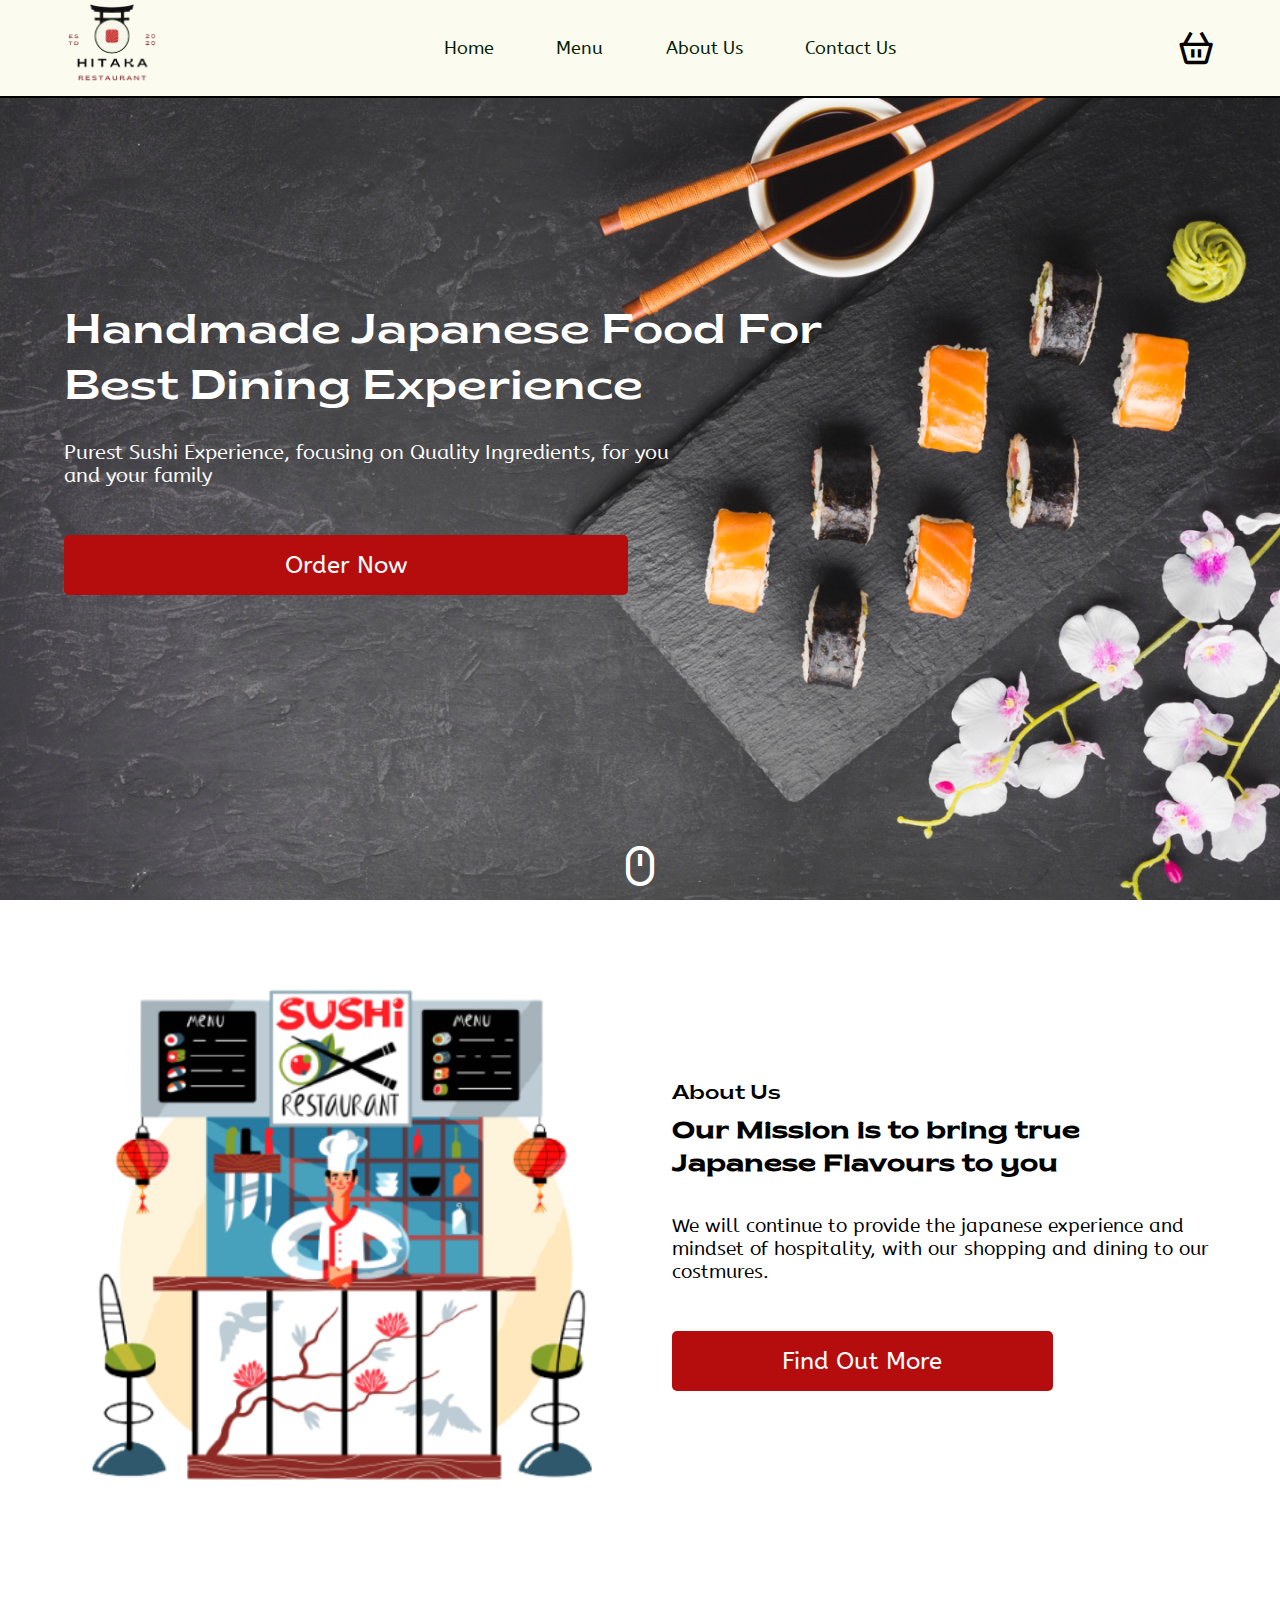
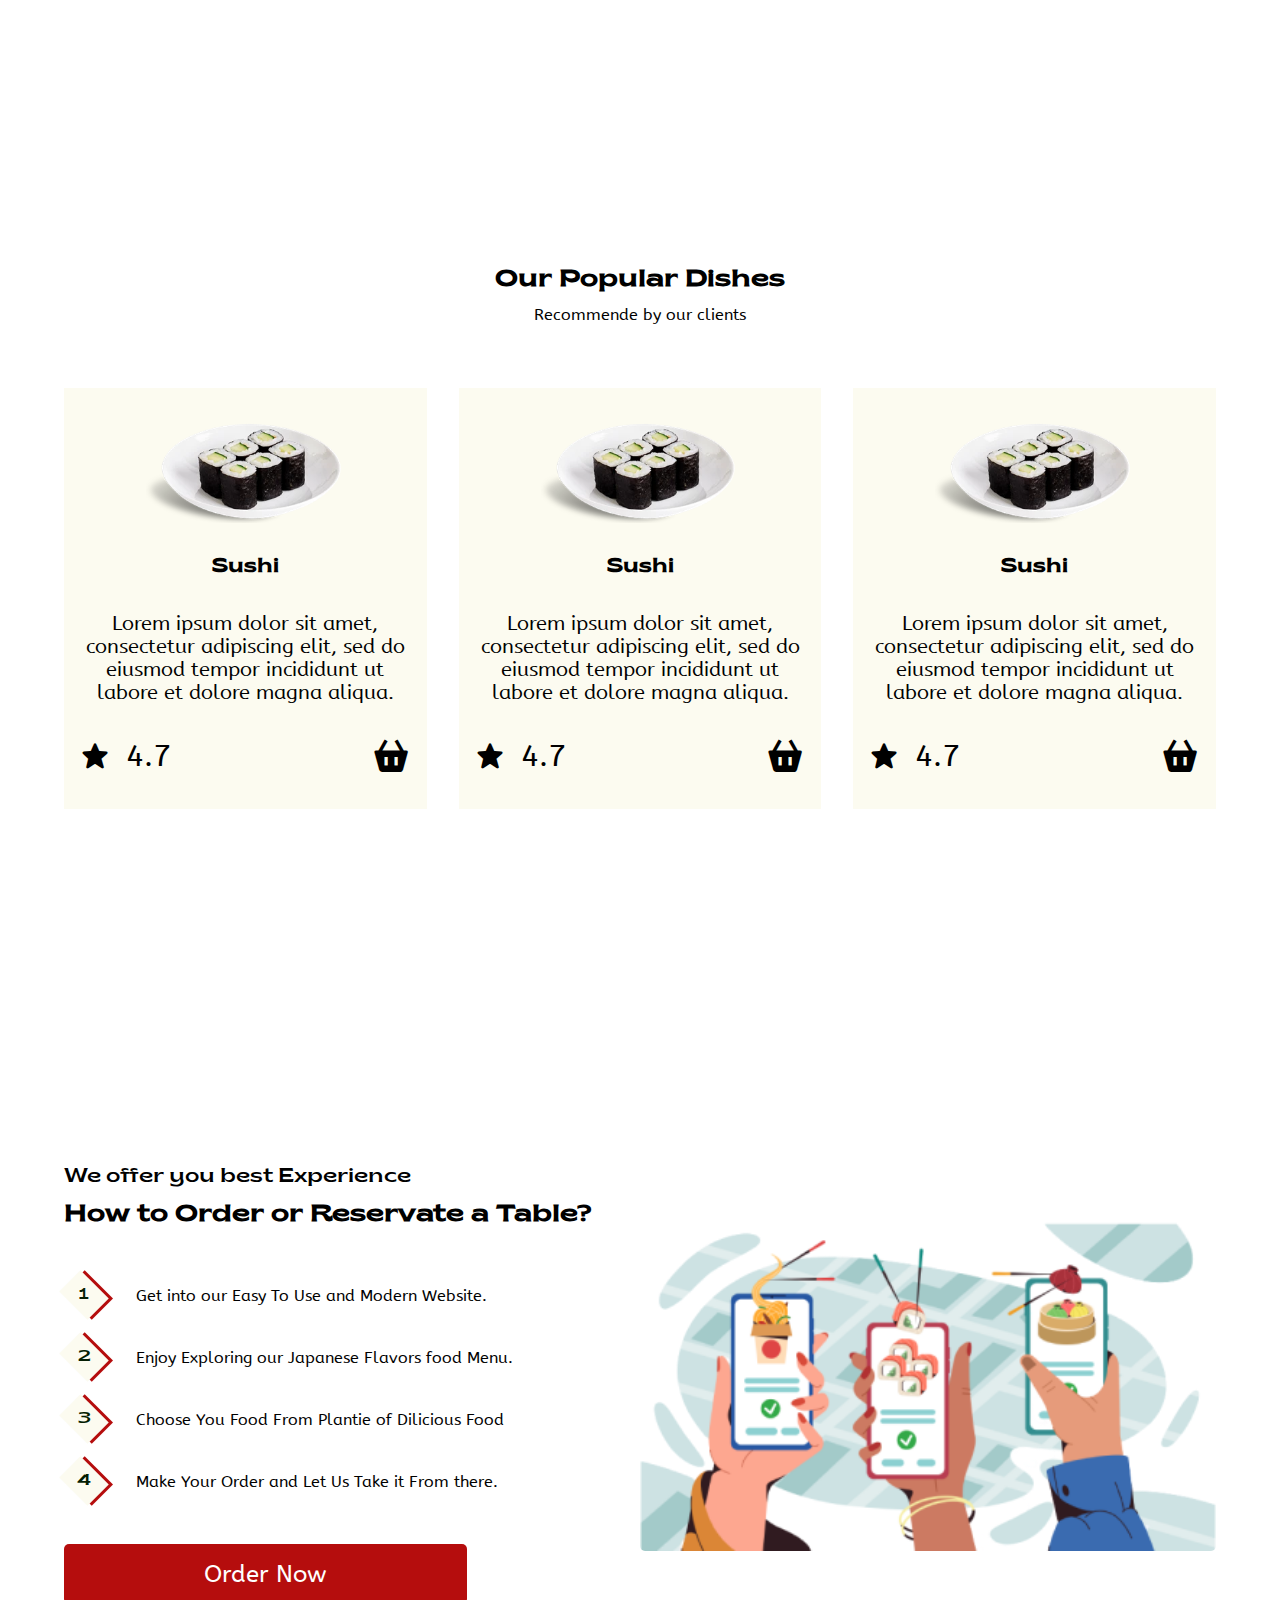
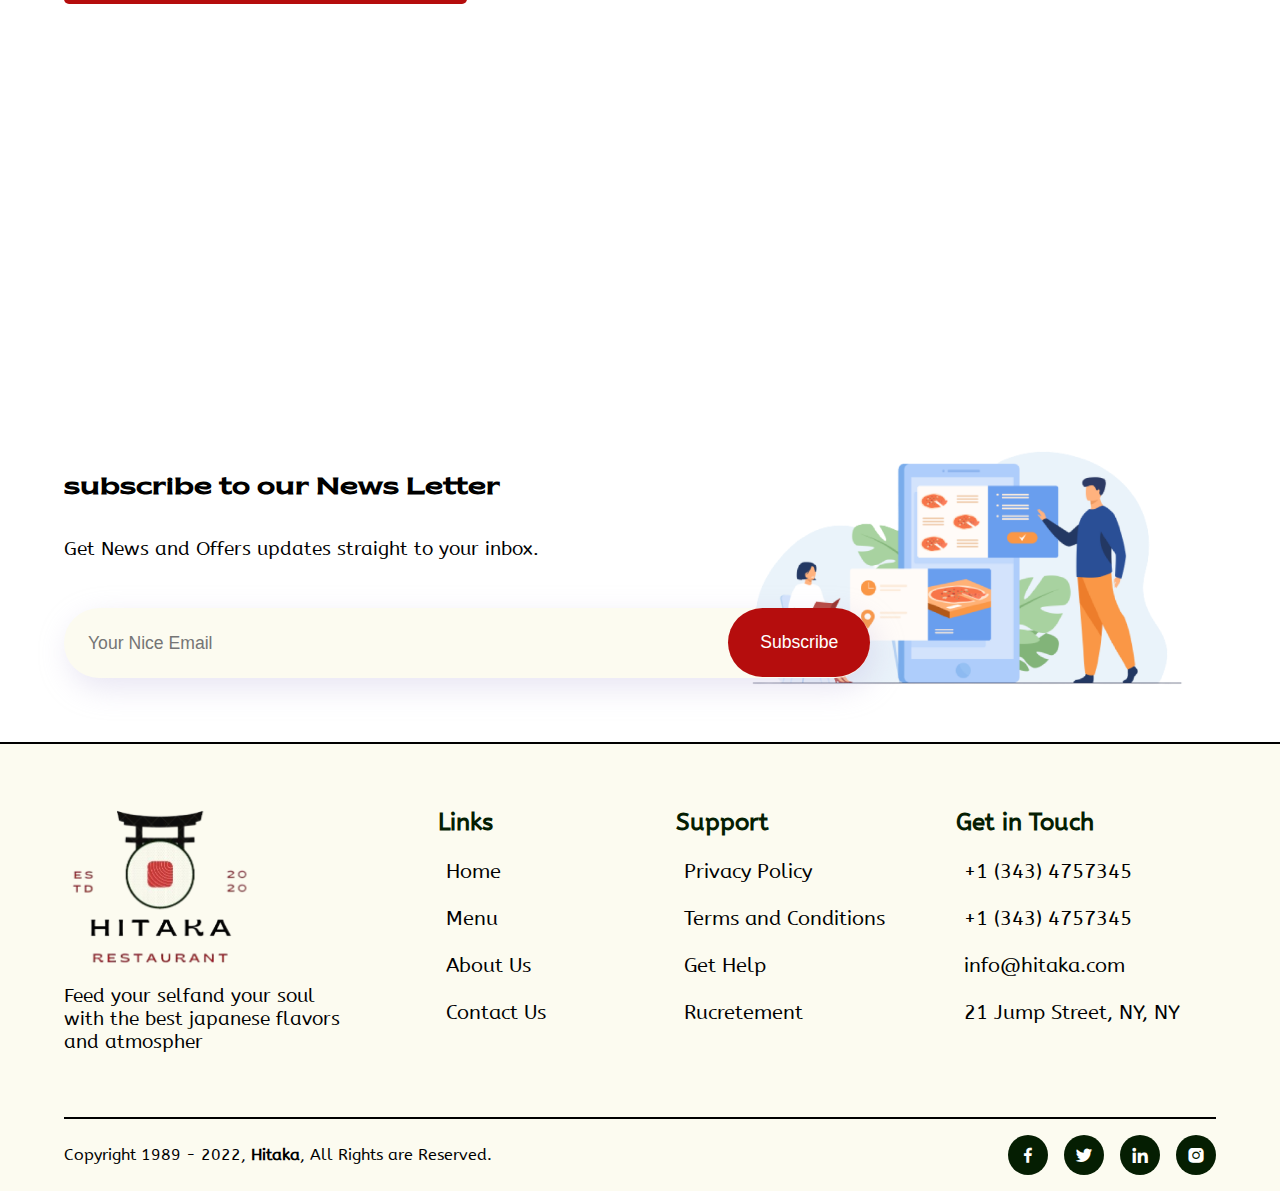
==== index.html @ 0bb07667 "Uploaded Files" ====
<!DOCTYPE html>
<html lang="en">
<head>
    <meta charset="UTF-8">
    <meta http-equiv="Content-Type" content="text/html; charset=utf-8">
    <meta http-equiv="X-UA-Compatible" content="IE=edge">
    <meta name="viewport" content="width=device-width, initial-scale=1.0">
    <meta name="title" content="Japanese Restaurant">
    <meta name="description" content="Hitaka is an authentic Japanese restaurant located in the heart of the New York City in New York, US. Our food is prepared with the highest standards of quality and freshness, and our chefs are dedicated to bringing out the best of each ingredient by using only the freshest and highest quality of ingredients.">
    <meta name="keywords" content="Japanes restaurant, sushi, sea food, japan, japanese flavors, food, restaurant near me, japan food">
    <meta name="author" content="Mohamed Ossalhe">
    <title>Hitaka ~ Japanese Restaurant</title>
    <!-- Icons -->
    <link href='https://unpkg.com/boxicons@2.1.4/css/boxicons.min.css' rel='stylesheet'>
    <!-- css -->
    <link rel="stylesheet" href="assets/css/style.css">
</head>
<body>
    <!-- header -->
    <header>
        <div class="container">
            <div class="header-wrapper">
                <div class="logo">
                    <a href="index.html" name="Home">
                        <img src="assets/imgs/logo.png" alt="Hitaka Logo" width="100">
                    </a>
                </div>
                <div class="header-btns">
                    <div class="menu-burger"><i class="bx bx-menu"></i></div>
                    <div class="cart"><i class="bx bx-basket"></i></div>
                </div>
                <nav class="navigation">
                    <div class="close-menu"><i class="bx bx-x"></i></div>
                    <ul class="nav-links">
                        <li class="nav-link"><a href="index.html">home</a></li>
                        <li class="nav-link"><a href="menu.html">menu</a></li>
                        <li class="nav-link"><a href="about.html">about us</a></li>
                        <li class="nav-link"><a href="contact.html">contact us</a></li>
                    </ul>
                </nav>
            </div>
        </div>
    </header>
    <!-- hero section -->
    <section class="hero">
        <div class="container">
            <!-- hero text -->
            <div class="hero-content">
                <div class="hero-wrapper">
                    <h1>Handmade Japanese Food For Best Dining Experience</h1>
                    <p>Purest Sushi Experience, focusing on Quality Ingredients, for you and your family</p>
                    <button class="main-btn">Order Now</button>
                </div>
                <div class="scroll-down">
                    <a href="#about" aria-label="Scroll to About Section Link"><i class="bx bx-mouse"></i></a>
                </div>
            </div>
        </div>
    </section>
    <!-- note about us section -->
    <section class="note-about-us" id="about">
        <div class="container">
            <div class="note-about-wrapper">
                <div class="note-img">
                    <img src="assets/imgs/sushi-chef-illustration.png" alt="Sushi Chef Illustration" width="100%">
                </div>
                <div class="note-text s-h-comp">
                    <span>About Us</span>
                    <h2>Our Mission is to bring true Japanese Flavours to you</h2>
                    <p>We will continue to provide the japanese experience and mindset of hospitality, with our shopping and dining to our costmures.</p>
                    <button class="main-btn">Find Out More</button>
                </div>
            </div>
        </div>
    </section>
    <!-- popular dishes -->
    <section class="popular-dishes">
        <div class="container">
            <div class="popular-dishes-wrapper">
                <div class="main-heading">
                    <h2>Our Popular Dishes</h2>
                    <p>Recommende by our clients</p>
                </div>
                <div class="dishes-cards">
                    <!-- Dish Card -->
                    <div class="dish-card">
                        <div class="dish-wrapper">
                            <img src="assets/imgs/sushi-dish.png" alt="Sushi Dish" width="60%">
                            <h3>Sushi</h3>
                            <p>Lorem ipsum dolor sit amet, consectetur adipiscing elit, sed do eiusmod tempor incididunt ut labore et dolore magna aliqua.</p>
                            <div class="dish-card-btns">
                                <div class="rate" title="Rate">
                                    <i class="bx bxs-star"></i>
                                    <p>4.7</p>
                                </div>
                                <div class="add-cart" title="Add To Cart">
                                    <i class="bx bxs-basket"></i>
                                </div>
                            </div>
                        </div>
                    </div>
                    <!-- Dish Card -->
                    <div class="dish-card">
                        <div class="dish-wrapper">
                            <img src="assets/imgs/sushi-dish.png" alt="Sushi Dish" width="60%">
                            <h3>Sushi</h3>
                            <p>Lorem ipsum dolor sit amet, consectetur adipiscing elit, sed do eiusmod tempor incididunt ut labore et dolore magna aliqua.</p>
                            <div class="dish-card-btns">
                                <div class="rate" title="Rate">
                                    <i class="bx bxs-star"></i>
                                    <p>4.7</p>
                                </div>
                                <div class="add-cart" title="Add To Cart">
                                    <i class="bx bxs-basket"></i>
                                </div>
                            </div>
                        </div>
                    </div>
                    <!-- Dish Card -->
                    <div class="dish-card">
                        <div class="dish-wrapper">
                            <img src="assets/imgs/sushi-dish.png" alt="Sushi Dish" width="60%">
                            <h3>Sushi</h3>
                            <p>Lorem ipsum dolor sit amet, consectetur adipiscing elit, sed do eiusmod tempor incididunt ut labore et dolore magna aliqua.</p>
                            <div class="dish-card-btns">
                                <div class="rate" title="Rate">
                                    <i class="bx bxs-star"></i>
                                    <p>4.7</p>
                                </div>
                                <div class="add-cart" title="Add To Cart">
                                    <i class="bx bxs-basket"></i>
                                </div>
                            </div>
                        </div>
                    </div>
                </div>
            </div>
        </div>
    </section>
    <!-- how to order -->
    <section class="order-info">
        <div class="container">
            <div class="order-info-wrapper">
                <img src="assets/imgs/order.png" alt="Ordering Using Phone Illustration" width="100%">
                <div class="order-text">
                    <div class="s-h-comp">
                        <span>We offer you best Experience</span>
                        <h2>How to Order or
                            Reservate a Table?</h2>
                    </div>
                    <ul class="order-info-list">
                        <li class="order-info-item">
                            <div><p>1</p></div>Get into our Easy To Use and Modern Website.</li>
                        <li class="order-info-item"><div><p>2</p></div>Enjoy Exploring our Japanese Flavors food Menu.</li>
                        <li class="order-info-item"><div><p>3</p></div>Choose You Food From Plantie of Dilicious Food</li>
                        <li class="order-info-item"><div><p>4</p></div>Make Your Order and Let Us Take it From there.</li>
                    </ul>
                    <button class="order-now">Order Now</button>
                </div>
            </div>
        </div>
    </section>
    <!-- news letter -->
    <div class="news-letter">
        <div class="container">
            <div class="news-letter-wrapper">
                <div class="s-h-comp">
                    <h2>subscribe to
                        our News Letter</h2>
                    <p>Get News and Offers updates
                        straight to your inbox.</p>
                </div>
                <form>
                    <input type="email" name="email" id="email" placeholder="Your Nice Email">
                    <input type="submit" value="Subscribe">
                </form>
            </div>
        </div>
    </div>
    <!-- footer -->
    <footer class="footer">
        <div class="container">
            <div class="footer-wrapper">
                <div class="footer-grid">
                    <div class="footer-desc">
                        <img src="assets/imgs/logo.png" alt="Hitaka Logo" width="200">
                        <p>Feed your selfand your soul 
                            with the best japanese flavors
                            and atmospher</p>
                    </div>
                    <!-- links -->
                    <div class="footer-links">
                        <h4>Links</h4>
                        <ul class="links">
                            <li class="link"><a href="index.html">Home</a></li>
                            <li class="link"><a href="menu.html">Menu</a></li>
                            <li class="link"><a href="about.html">About Us</a></li>
                            <li class="link"><a href="contact.html">Contact Us</a></li>
                        </ul>
                    </div>
                    <!-- links -->
                    <div class="footer-links">
                        <h4>Support</h4>
                        <ul class="links">
                            <li class="link"><a href="#">Privacy Policy</a></li>
                            <li class="link"><a href="#">Terms and Conditions</a></li>
                            <li class="link"><a href="#">Get Help</a></li>
                            <li class="link"><a href="#">Rucretement</a></li>
                        </ul>
                    </div>
                    <!-- links -->
                    <div class="footer-links">
                        <h4>Get in Touch</h4>
                        <ul class="links">
                            <li class="link"><a href="#">+1 (343) 4757345</a></li>
                            <li class="link"><a href="#">+1 (343) 4757345</a></li>
                            <li class="link"><a href="#">info@hitaka.com</a></li>
                            <li class="link"><a href="#">21 Jump Street, NY, NY</a></li>
                        </ul>
                    </div>
                </div>
                <hr>
                <div class="cpyright-section">
                    <p>Copyright 1989 - 2022, <strong>Hitaka</strong>, All Rights are Reserved.</p>
                    <div class="social-contact">
                        <ul class="social-links">
                            <li class="social-link"><a href="facebook.com" aria-label="Hitaka Facebook Page Link"><i class="bx bxl-facebook"></i></a></li>
                            <li class="social-link"><a href="twitter.com" aria-label="Hitaka Twitter Page Link"><i class="bx bxl-twitter"></i></a></li>
                            <li class="social-link"><a href="linkdin.com" aria-label="Hitaka Linkedin Page Link"><i class="bx bxl-linkedin"></i></a></li>
                            <li class="social-link"><a href="instagram.com" aria-label="Hitaka Instagram Page Link"><i class="bx bxl-instagram-alt"></i></a></li>
                        </ul>
                    </div>
                </div>
            </div>
        </div>
    </footer>
    <script src="assets/js/script.js"></script>
</body>
</html>
---- assets/css/style.css ----
@import '../fonts/fonts.css';
/* Colors */
/* fonts */
* {
  padding: 0;
  margin: 0;
  box-sizing: border-box;
  scroll-behavior: smooth;
}

body {
  font-family: "ABeeZee";
}

section {
  min-height: 100vh;
  height: 100%;
}

ol, ul {
  list-style: none;
}

a {
  text-decoration: none;
}

.container {
  height: 100%;
  width: 90%;
  margin: auto;
}

button {
  width: 70%;
  padding: 1rem 0;
  background-color: #B50D0D;
  border: none;
  border-radius: 5px;
  color: #fff;
  font-size: 1.5rem;
  font-family: "ABeeZee";
  transition: 0.3s;
  cursor: pointer;
}
button:hover {
  background-color: #FCFBF0;
  color: #B50D0D;
  box-shadow: -2px 4px #B50D0D;
  transform: translate(2px, -4px);
  outline: 2px solid #B50D0D;
}

.main-heading {
  margin: 0 0 4rem 0;
  text-align: center;
  color: #000000;
}
.main-heading h2 {
  font-family: "Brice";
  margin-bottom: 0.5rem;
}

.s-h-comp span {
  font-size: 1.2rem;
}
.s-h-comp span, .s-h-comp h2 {
  margin: 0.5rem 0 2rem 0;
  font-family: "Brice";
}
.s-h-comp p {
  margin-bottom: 3rem;
  font-size: 1.2rem;
}

header {
  position: fixed;
  top: 0;
  left: 0;
  width: 100%;
  background-color: #FCFBF0;
  border-bottom: 2px solid #000000;
  z-index: 2;
}
header .header-wrapper {
  display: flex;
  align-items: center;
  justify-content: space-between;
  width: 100%;
  padding: 1rem 0;
}
header .header-wrapper .logo {
  cursor: pointer;
}
header .header-wrapper .header-btns {
  display: flex;
  align-items: center;
  gap: 1rem;
}
header .header-wrapper .header-btns div {
  cursor: pointer;
}
header .header-wrapper .header-btns div i {
  font-size: 40px;
}
header .header-wrapper .navigation {
  display: flex;
  align-items: center;
  justify-content: center;
  position: absolute;
  top: 0;
  left: 0;
  height: 100vh;
  width: 100%;
  background-color: #FCFBF0;
  transform: translateX(100%);
  transition: 0.3s;
}
header .header-wrapper .navigation .close-menu {
  position: absolute;
  top: 5%;
  right: 5%;
  font-size: 40px;
}
header .header-wrapper .navigation ul.nav-links {
  text-align: center;
}
header .header-wrapper .navigation ul.nav-links li {
  margin: 4rem 0;
  font-size: 2rem;
}
header .header-wrapper .navigation ul.nav-links li a {
  padding: 0.5rem 1.5rem;
  color: #051E02;
  text-transform: capitalize;
}

.hero {
  position: relative;
  background: url(../imgs/hero-img.png) no-repeat center center/cover;
}
.hero .hero-content {
  position: relative;
  height: 100vh;
}
.hero .hero-content .hero-wrapper {
  height: 100%;
  display: flex;
  flex-direction: column;
  align-items: center;
  justify-content: center;
  color: #fff;
  text-align: center;
}
.hero .hero-content .hero-wrapper h1 {
  font-family: "Brice";
  font-weight: 500;
  line-height: 2rem;
}
.hero .hero-content .hero-wrapper p {
  padding: 0 3rem;
  margin: 1.5rem 0 3rem 0;
}
.hero .hero-content .scroll-down {
  display: flex;
  align-items: center;
  justify-content: center;
  position: absolute;
  bottom: 0;
  width: 100%;
}
.hero .hero-content .scroll-down a {
  color: #fff;
  font-size: 3rem;
}

.note-about-us .note-about-wrapper {
  display: flex;
  flex-direction: column;
  align-items: center;
  gap: 4rem;
  padding: 5rem 0;
}

.popular-dishes .popular-dishes-wrapper {
  padding: 4rem 0;
}
.popular-dishes .popular-dishes-wrapper .dishes-cards {
  display: flex;
  flex-direction: column;
  align-items: center;
  gap: 2rem;
}
.popular-dishes .popular-dishes-wrapper .dishes-cards .dish-card {
  padding: 2rem 1rem;
  background-color: #FCFBF0;
}
.popular-dishes .popular-dishes-wrapper .dishes-cards .dish-card .dish-wrapper {
  display: flex;
  flex-direction: column;
  align-items: center;
  gap: 2rem;
}
.popular-dishes .popular-dishes-wrapper .dishes-cards .dish-card .dish-wrapper h3 {
  font-family: "Brice";
}
.popular-dishes .popular-dishes-wrapper .dishes-cards .dish-card .dish-wrapper p {
  text-align: center;
  font-size: 1.25rem;
}
.popular-dishes .popular-dishes-wrapper .dishes-cards .dish-card .dish-wrapper .dish-card-btns {
  display: flex;
  align-items: center;
  justify-content: space-between;
  width: 100%;
}
.popular-dishes .popular-dishes-wrapper .dishes-cards .dish-card .dish-wrapper .dish-card-btns .rate {
  display: flex;
  align-items: center;
  justify-content: center;
  gap: 1rem;
}
.popular-dishes .popular-dishes-wrapper .dishes-cards .dish-card .dish-wrapper .dish-card-btns .rate i, .popular-dishes .popular-dishes-wrapper .dishes-cards .dish-card .dish-wrapper .dish-card-btns .rate p {
  font-size: 30px;
}
.popular-dishes .popular-dishes-wrapper .dishes-cards .dish-card .dish-wrapper .dish-card-btns i.bx.bxs-basket {
  font-size: 40px;
  cursor: pointer;
}

.order-info .order-info-wrapper {
  display: flex;
  flex-direction: column;
  align-items: flex-start;
  padding: 4rem 0;
}
.order-info .order-info-wrapper img {
  margin-bottom: 3rem;
}
.order-info .order-info-wrapper .order-info-list {
  margin: 1rem 0;
}
.order-info .order-info-wrapper .order-info-list .order-info-item {
  display: flex;
  align-items: center;
  gap: 1rem;
  margin-bottom: 2rem;
}
.order-info .order-info-wrapper .order-info-list .order-info-item div {
  display: flex;
  align-items: center;
  justify-content: center;
  width: 40px;
  height: 30px;
  margin: 0 1rem 0 0;
  background-color: #FCFBF0;
  color: #051E02;
  font-size: 1rem;
  box-shadow: 3px -3px #B50D0D;
  transform: rotate(45deg);
}
.order-info .order-info-wrapper .order-info-list .order-info-item div p {
  font-family: "Brice";
  transform: rotate(-45deg);
}

.news-letter .news-letter-wrapper {
  padding: 4rem 0;
}
.news-letter .news-letter-wrapper form {
  position: relative;
  display: flex;
  align-items: center;
}
.news-letter .news-letter-wrapper form input[type=email] {
  width: 100%;
  padding: 2rem 1.5rem;
  background-color: #FCFBF0;
  border: none;
  border-radius: 50px;
  box-shadow: 5px 10px 30px rgba(190, 183, 223, 0.36);
  font-size: 1.2rem;
}
.news-letter .news-letter-wrapper form input[type=email]::-moz-placeholder {
  font-size: 1.1rem;
}
.news-letter .news-letter-wrapper form input[type=email]:-ms-input-placeholder {
  font-size: 1.1rem;
}
.news-letter .news-letter-wrapper form input[type=email]::placeholder {
  font-size: 1.1rem;
}
.news-letter .news-letter-wrapper form input[type=email]:focus {
  outline: 1px solid #B50D0D;
}
.news-letter .news-letter-wrapper form input[type=submit] {
  position: absolute;
  top: 0;
  right: 0;
  padding: 2rem 1.5rem;
  background-color: #B50D0D;
  border: none;
  border-radius: 50px;
  color: #fff;
  font-size: 1.1rem;
  transition: 0.3s;
  cursor: pointer;
}
.news-letter .news-letter-wrapper form input[type=submit]:hover {
  background-color: #FCFBF0;
  outline: 1px solid #B50D0D;
  color: #B50D0D;
}

footer {
  border-top: 2px solid #000000;
  background-color: #FCFBF0;
}
footer .footer-wrapper .footer-grid {
  display: grid;
  grid-template-columns: repeat(auto-fit, minmax(200px, 1fr));
  row-gap: 2rem;
  padding: 4rem 0;
}
footer .footer-wrapper .footer-grid .footer-desc p {
  max-width: 100%;
  font-size: 1.2rem;
}
footer .footer-wrapper .footer-grid .footer-links h4 {
  color: #051E02;
  font-size: 1.5rem;
}
footer .footer-wrapper .footer-grid .footer-links .links .link {
  margin: 1.5rem 0;
}
footer .footer-wrapper .footer-grid .footer-links .links .link a {
  padding: 1rem 0.5rem;
  color: #000000;
  font-size: 1.25rem;
}
footer .footer-wrapper hr {
  height: 2px;
  width: 100%;
  background-color: #000000;
  border: none;
}
footer .footer-wrapper .cpyright-section {
  display: flex;
  flex-direction: column;
  align-items: center;
  gap: 1rem;
  padding: 1rem 0;
  text-align: center;
}
footer .footer-wrapper .cpyright-section .social-contact {
  order: -1;
}
footer .footer-wrapper .cpyright-section .social-contact .social-links {
  display: flex;
  align-items: center;
  gap: 2rem;
}
footer .footer-wrapper .cpyright-section .social-contact .social-links li {
  display: flex;
  align-items: center;
  justify-content: center;
  height: 50px;
  width: 50px;
  background-color: #051E02;
  border-radius: 50%;
}
footer .footer-wrapper .cpyright-section .social-contact .social-links li a {
  display: flex;
  align-items: center;
  justify-content: center;
  color: #fff;
  font-size: 30px;
}

.our-story-section .our-story-wrapper {
  height: 100%;
}
.our-story-section .our-story-wrapper .main-heading {
  margin-top: 10rem;
}
.our-story-section .our-story-wrapper .story-text .text h3 {
  font-family: "Brice";
  margin: 2rem 0;
}
.our-story-section .our-story-wrapper .story-text .text p {
  font-size: 1.25rem;
}

.our-team .team-wrapper {
  padding: 4rem 0;
}
.our-team .team-wrapper .team-members .team-member {
  text-align: center;
}
.our-team .team-wrapper .team-members .team-member:not(:last-child) {
  margin-bottom: 2rem;
}
.our-team .team-wrapper .team-members .team-member h3 {
  margin: 1rem 0 0 0;
  font-family: "Brice";
}
.our-team .team-wrapper .team-members .team-member p {
  font-size: 1.15rem;
}

.testimonials .clients-words {
  padding: 3rem 0;
}
.testimonials .clients-words .client {
  position: relative;
  width: 100%;
  padding: 1rem 0.5rem;
  border: 3px dashed #000000;
  border-radius: 5px;
  text-align: center;
}
.testimonials .clients-words .client:not(:last-child) {
  margin-bottom: 2rem;
}
.testimonials .clients-words .client .bxs-quote-alt-left {
  position: absolute;
  top: -20px;
  left: -15px;
  font-size: 40px;
}
.testimonials .clients-words .client .bxs-quote-alt-right {
  position: absolute;
  bottom: -20px;
  right: -15px;
  font-size: 40px;
}
.testimonials .clients-words .client p {
  margin: 1rem 0;
  font-size: 1.2rem;
}
.testimonials .clients-words .client span {
  font-size: 1.15rem;
  font-weight: bold;
}

.banner {
  background-color: #FCFBF0;
}
.banner .banner-wrapper {
  padding: 4rem 0;
  text-align: center;
}

.contact-info-form .contact-wrapper {
  margin-top: 10rem;
}
.contact-info-form .contact-wrapper .contact-info {
  padding: 0 0 4rem 0;
  border-bottom: 3px solid #000000;
}
.contact-info-form .contact-wrapper .contact-info .infos div {
  display: flex;
  align-items: center;
  gap: 2rem;
}
.contact-info-form .contact-wrapper .contact-info .infos div:not(:last-of-type) {
  margin: 0 0 2rem 0;
}
.contact-info-form .contact-wrapper .contact-info .infos div i {
  font-size: 40px;
}
.contact-info-form .contact-wrapper .contact-info .infos div p {
  font-size: 1.25rem;
}
.contact-info-form .contact-wrapper .contact-form {
  padding-top: 4rem;
}
.contact-info-form .contact-wrapper .contact-form form input, .contact-info-form .contact-wrapper .contact-form form textarea, .contact-info-form .contact-wrapper .contact-form form button {
  width: 100%;
}
.contact-info-form .contact-wrapper .contact-form form input[type=text], .contact-info-form .contact-wrapper .contact-form form input[type=email], .contact-info-form .contact-wrapper .contact-form form textarea {
  padding: 1rem;
  margin-bottom: 2rem;
  border: none;
  border-bottom: 3px solid #000000;
  font-size: 1.25rem;
  transition: 0.3s;
}
.contact-info-form .contact-wrapper .contact-form form input[type=text]:focus, .contact-info-form .contact-wrapper .contact-form form input[type=email]:focus, .contact-info-form .contact-wrapper .contact-form form textarea:focus {
  border-bottom-color: #B50D0D;
  outline: none;
}

.our-places-section .our-places-wrapper {
  padding: 4rem 0;
}
.our-places-section .our-places-wrapper .places {
  display: grid;
  grid-template-columns: repeat(auto-fit, minmax(200px, auto));
  justify-items: center;
  gap: 3rem;
  text-align: center;
}
.our-places-section .our-places-wrapper .places div > h3 {
  margin-bottom: 1rem;
  font-size: 1.5rem;
  font-weight: 500;
}
.our-places-section .our-places-wrapper .places div > p:not(:last-of-type) {
  margin-bottom: 0.75rem;
}

.menu-hero {
  background: url(../imgs/menu-1.png) no-repeat center center/cover !important;
}
.menu-hero .hero-content .hero-wrapper {
  gap: 4rem;
}

.filters .filters-wrapper {
  display: flex;
  align-items: center;
  justify-content: space-between;
  width: 100%;
  margin: 4rem 0;
  background-color: #FCFBF0;
  border-radius: 30px;
  box-shadow: 0 10px 30px rgba(166, 173, 240, 0.2392156863);
  overflow: scroll;
}
.filters .filters-wrapper .filter {
  display: flex;
  align-items: center;
  justify-content: center;
  height: 50px;
  min-width: 100px;
  padding: 0 5px;
  background-color: transparent;
  border-radius: 30px;
  color: #051E02;
  text-align: center;
  transition: 0.3s;
  cursor: pointer;
}
.filters .filters-wrapper .filter:hover {
  background-color: #051E02;
  color: #fff;
}
.filters .filters-wrapper .filter.active {
  background-color: #051E02;
  color: #fff;
}

.menu-meals .menu-meals-wrapper {
  display: grid;
  grid-template-columns: repeat(auto-fit, minmax(300px, auto));
  align-items: center;
  justify-content: space-evenly;
  justify-items: center;
  gap: 3rem;
  margin-bottom: 5rem;
}
.menu-meals .menu-meals-wrapper .meal {
  border-radius: 5px;
  text-align: center;
  transition: 0.3s;
}
.menu-meals .menu-meals-wrapper .meal h2 {
  padding: 1rem 0;
  background-color: #B50D0D;
  border-radius: 5px;
  color: #fff;
}
.menu-meals .menu-meals-wrapper .meal .card-content {
  margin: 0 0.5rem;
  padding: 1rem 1.5rem 2rem;
  background-color: #FCFBF0;
}
.menu-meals .menu-meals-wrapper .meal .card-content img {
  margin: 2rem 0;
}
.menu-meals .menu-meals-wrapper .meal .card-content .text {
  margin: 0 0 2rem;
}
.menu-meals .menu-meals-wrapper .meal .card-content .text h3 {
  font-size: 1.75rem;
  margin: 0 0 2rem;
}
.menu-meals .menu-meals-wrapper .meal .card-content .text P {
  color: #B50D0D;
  font-size: 1.5rem;
}
.menu-meals .menu-meals-wrapper .meal .card-content .btns {
  display: flex;
  align-items: center;
  justify-content: space-between;
}
.menu-meals .menu-meals-wrapper .meal .card-content .btns div {
  display: flex;
  align-items: center;
  gap: 1rem;
  font-size: 1.5rem;
}
.menu-meals .menu-meals-wrapper .meal .card-content .btns .add-to-cart {
  font-size: 40px;
  cursor: pointer;
}

@media screen and (min-width: 992px) {
  header .header-wrapper {
    padding: 0.2rem 0;
  }
  header .header-wrapper .header-btns {
    order: 3;
  }
  header .header-wrapper .header-btns div.menu-burger {
    display: none;
  }
  header .header-wrapper .navigation {
    display: block;
    position: unset;
    height: 100%;
    width: 50%;
    background-color: transparent;
    transform: translateX(0);
  }
  header .header-wrapper .navigation .close-menu {
    display: none;
  }
  header .header-wrapper .navigation ul.nav-links {
    display: flex;
    align-items: center;
    justify-content: space-evenly;
    text-align: center;
  }
  header .header-wrapper .navigation ul.nav-links li {
    margin: 0;
    font-size: 1.15rem;
  }
  header .header-wrapper .navigation ul.nav-links li a {
    padding: 0;
    color: #051E02;
    text-transform: capitalize;
  }
  .hero {
    position: relative;
    background: url(../imgs/hero-img.png) no-repeat center center/cover;
  }
  .hero .hero-content {
    height: 100vh;
  }
  .hero .hero-content .hero-wrapper {
    align-items: flex-start;
    width: 70%;
    text-align: left;
  }
  .hero .hero-content .hero-wrapper h1 {
    font-size: 2.5rem;
    font-weight: 500;
    font-family: "Brice";
    line-height: 3.5rem;
  }
  .hero .hero-content .hero-wrapper p {
    padding: 0 10rem 0 0;
    font-size: 1.25rem;
  }
  .note-about-us .note-about-wrapper {
    flex-direction: row;
  }
  .note-about-us .note-about-wrapper div {
    width: 50%;
  }
  .popular-dishes .popular-dishes-wrapper {
    padding: 4rem 0;
  }
  .popular-dishes .popular-dishes-wrapper .main-heading {
    margin: 0 0 4rem 0;
    text-align: center;
  }
  .popular-dishes .popular-dishes-wrapper .main-heading h2 {
    font-family: "Brice";
    margin-bottom: 0.5rem;
  }
  .popular-dishes .popular-dishes-wrapper .dishes-cards {
    flex-direction: row;
  }
  .order-info .order-info-wrapper {
    flex-direction: row;
    align-items: center;
  }
  .order-info .order-info-wrapper img {
    order: 2;
    width: 50%;
    margin-bottom: 0;
    border-radius: 5px;
  }
  .order-info .order-info-wrapper .order-text {
    width: 50%;
  }
  .order-info .order-info-wrapper .order-text .order-info-list {
    margin: 3rem 0;
  }
  .news-letter .news-letter-wrapper {
    background: url(../imgs/news-letter-img.png) no-repeat center right/contain;
    padding: 4rem 0;
  }
  .news-letter .news-letter-wrapper form input[type=email] {
    width: 70%;
    padding: 1.5rem 1.5rem;
  }
  .news-letter .news-letter-wrapper form input[type=submit] {
    position: absolute;
    top: 0%;
    right: 30%;
    padding: 1.5rem 2rem;
  }
  footer .footer-wrapper .footer-grid {
    justify-items: center;
  }
  footer .footer-wrapper .cpyright-section {
    flex-direction: row;
    justify-content: space-between;
  }
  footer .footer-wrapper .cpyright-section .social-contact {
    order: 1;
  }
  footer .footer-wrapper .cpyright-section .social-contact .social-links {
    display: flex;
    gap: 1rem;
  }
  footer .footer-wrapper .cpyright-section .social-contact .social-links li {
    height: 40px;
    width: 40px;
  }
  footer .footer-wrapper .cpyright-section .social-contact .social-links li a {
    font-size: 20px;
  }
  .our-story-section .our-story-wrapper {
    height: 100%;
  }
  .our-story-section .our-story-wrapper .main-heading {
    margin-top: 10rem;
  }
  .our-story-section .our-story-wrapper .story-text {
    display: flex;
    gap: 4rem;
  }
  .our-story-section .our-story-wrapper .story-text img {
    width: 50%;
  }
  .our-story-section .our-story-wrapper .story-text .text {
    width: 50%;
  }
  .our-story-section .our-story-wrapper .story-text .text div > h3 {
    position: relative;
    padding: 0 0 0 4rem;
  }
  .our-story-section .our-story-wrapper .story-text .text div > h3::before {
    content: "";
    position: absolute;
    top: 15px;
    left: 0;
    height: 5px;
    width: 50px;
    background-color: #000000;
  }
  .our-team .team-wrapper {
    position: relative;
    padding: 4rem 0;
  }
  .our-team .team-wrapper::after {
    content: url(../imgs/about-svg.svg);
    position: absolute;
    top: 0;
    right: 0;
    z-index: -1;
  }
  .our-team .team-wrapper .team-members {
    display: grid;
    grid-template-columns: repeat(auto-fill, minmax(200px, 400px));
    align-items: center;
    justify-items: start;
    z-index: 2;
  }
  .our-team .team-wrapper .team-members .team-member {
    text-align: center;
  }
  .our-team .team-wrapper .team-members .team-member:not(:last-child) {
    margin-bottom: 2rem;
  }
  .our-team .team-wrapper .team-members .team-member h3 {
    margin: 1rem 0 0 0;
    font-family: "Brice";
  }
  .our-team .team-wrapper .team-members .team-member p {
    font-size: 1.15rem;
  }
  .testimonials {
    margin: 0 0 5rem 0;
  }
  .testimonials .clients-words {
    padding: 3rem 0;
  }
  .testimonials .clients-words .client {
    position: relative;
    width: 70%;
    margin: auto;
    padding: 1rem 0.5rem;
    border: 3px dashed #000000;
    border-radius: 5px;
    text-align: center;
  }
  .testimonials .clients-words .client:not(:last-child) {
    margin-bottom: 2rem;
  }
  .testimonials .clients-words .client .bxs-quote-alt-left {
    position: absolute;
    top: -20px;
    left: -15px;
    font-size: 40px;
  }
  .testimonials .clients-words .client .bxs-quote-alt-right {
    position: absolute;
    bottom: -20px;
    right: -15px;
    font-size: 40px;
  }
  .testimonials .clients-words .client p {
    margin: 1rem 0;
    font-size: 1.2rem;
  }
  .testimonials .clients-words .client span {
    font-size: 1.15rem;
    font-weight: bold;
  }
  .banner {
    position: relative;
    margin-top: 3rem;
    background-color: #FCFBF0;
  }
  .banner .banner-wrapper {
    width: 60%;
    padding: 5rem 0;
    margin: auto;
    text-align: center;
  }
  .banner::after {
    content: url(../imgs/banner-img-1.svg);
    position: absolute;
    top: -5rem;
    right: 0;
  }
  .banner::before {
    content: url(../imgs/banner-img-2.svg);
    position: absolute;
    bottom: -0.3rem;
    left: 0;
  }
  .contact-info-form .contact-wrapper {
    display: grid;
    grid-template-columns: repeat(auto-fit, minmax(200px, auto));
    gap: 2rem;
    align-items: start;
  }
  .contact-info-form .contact-wrapper .contact-info {
    padding: 0 4rem 0 0;
    border-right: 3px solid #000000;
    border-bottom: none;
  }
  .contact-info-form .contact-wrapper .contact-info .infos {
    margin-top: 5rem;
  }
  .contact-info-form .contact-wrapper .contact-info .infos div {
    gap: 3rem;
  }
  .contact-info-form .contact-wrapper .contact-form {
    padding-top: 0;
  }
  .our-places-section .our-places-wrapper {
    padding: 0;
  }
  .our-places-section .our-places-wrapper .places {
    justify-items: start;
    text-align: left;
    justify-content: space-between;
    margin: 4rem 0;
  }
  .filters .filters-wrapper {
    overflow: scroll;
  }
  .filters .filters-wrapper::-webkit-scrollbar {
    display: none;
  }
  .filters .filters-wrapper .filter {
    min-width: 100px;
  }
}/*# sourceMappingURL=style.css.map */
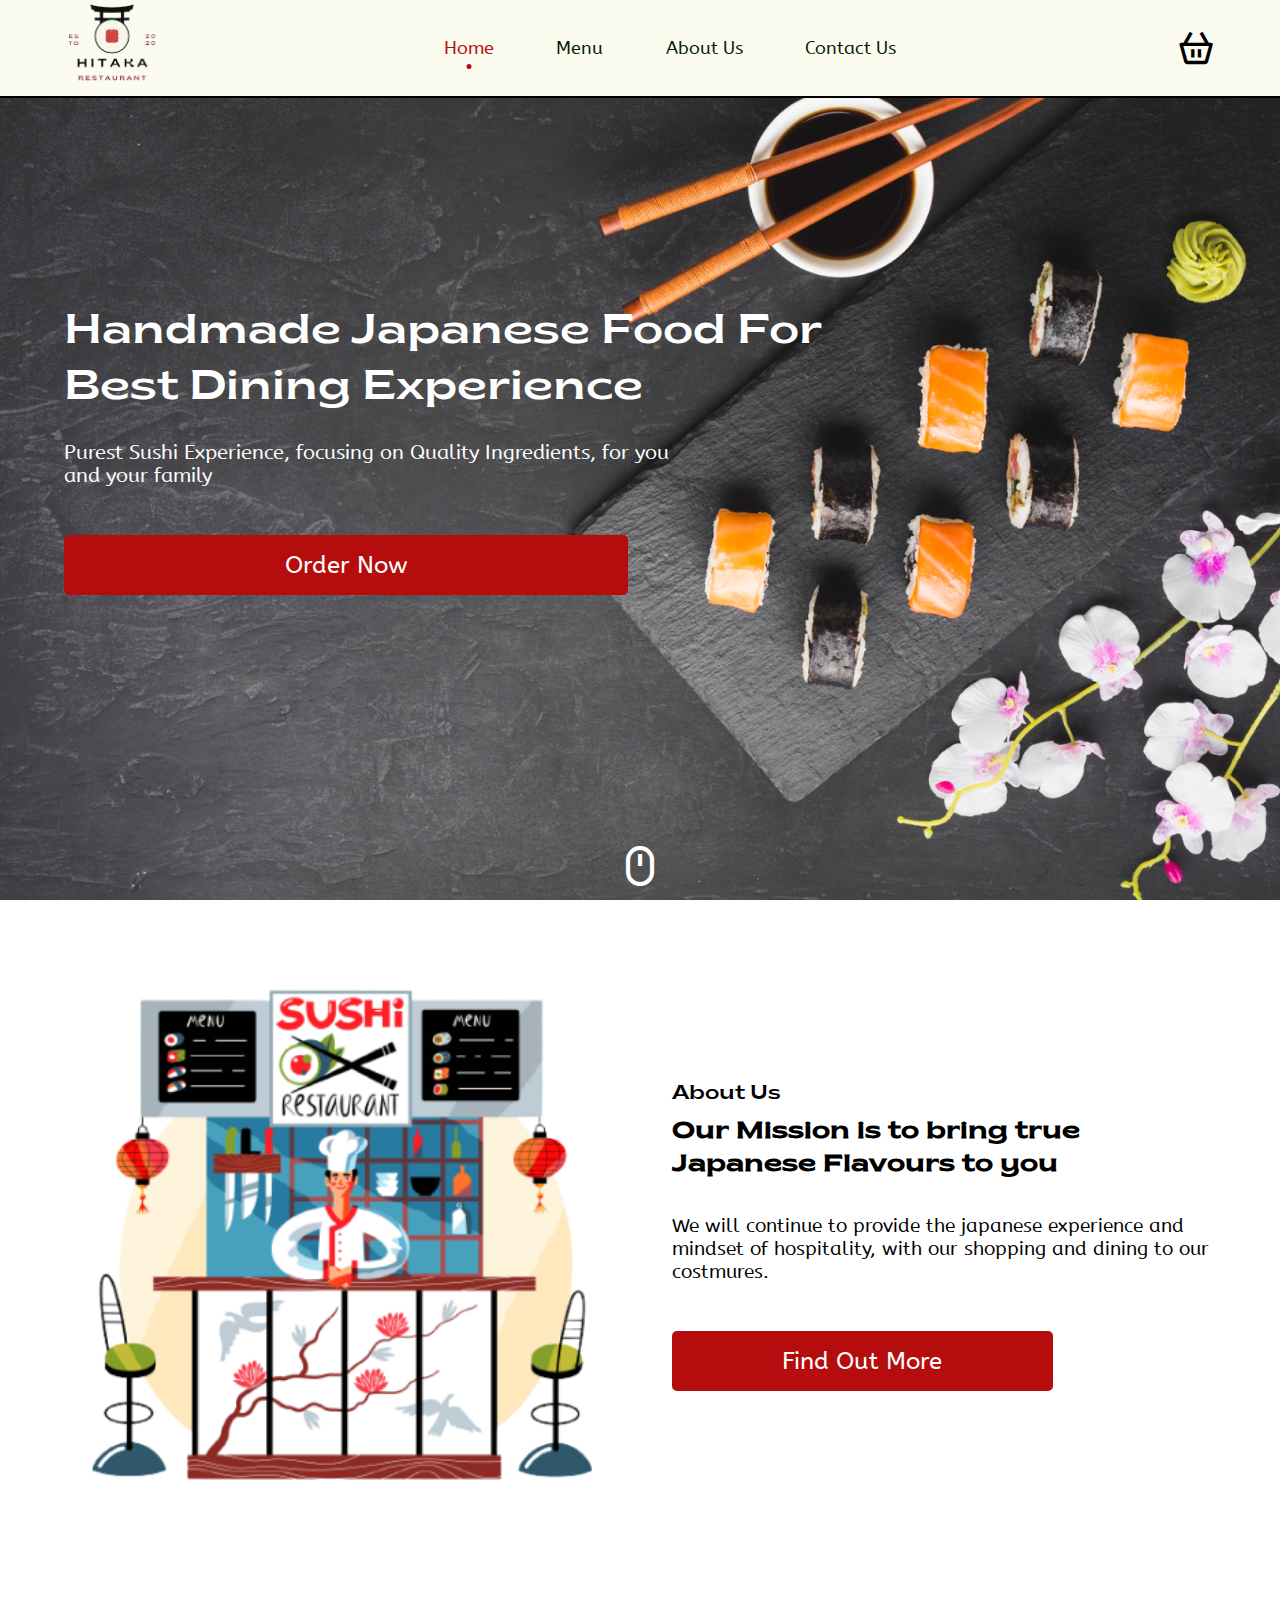
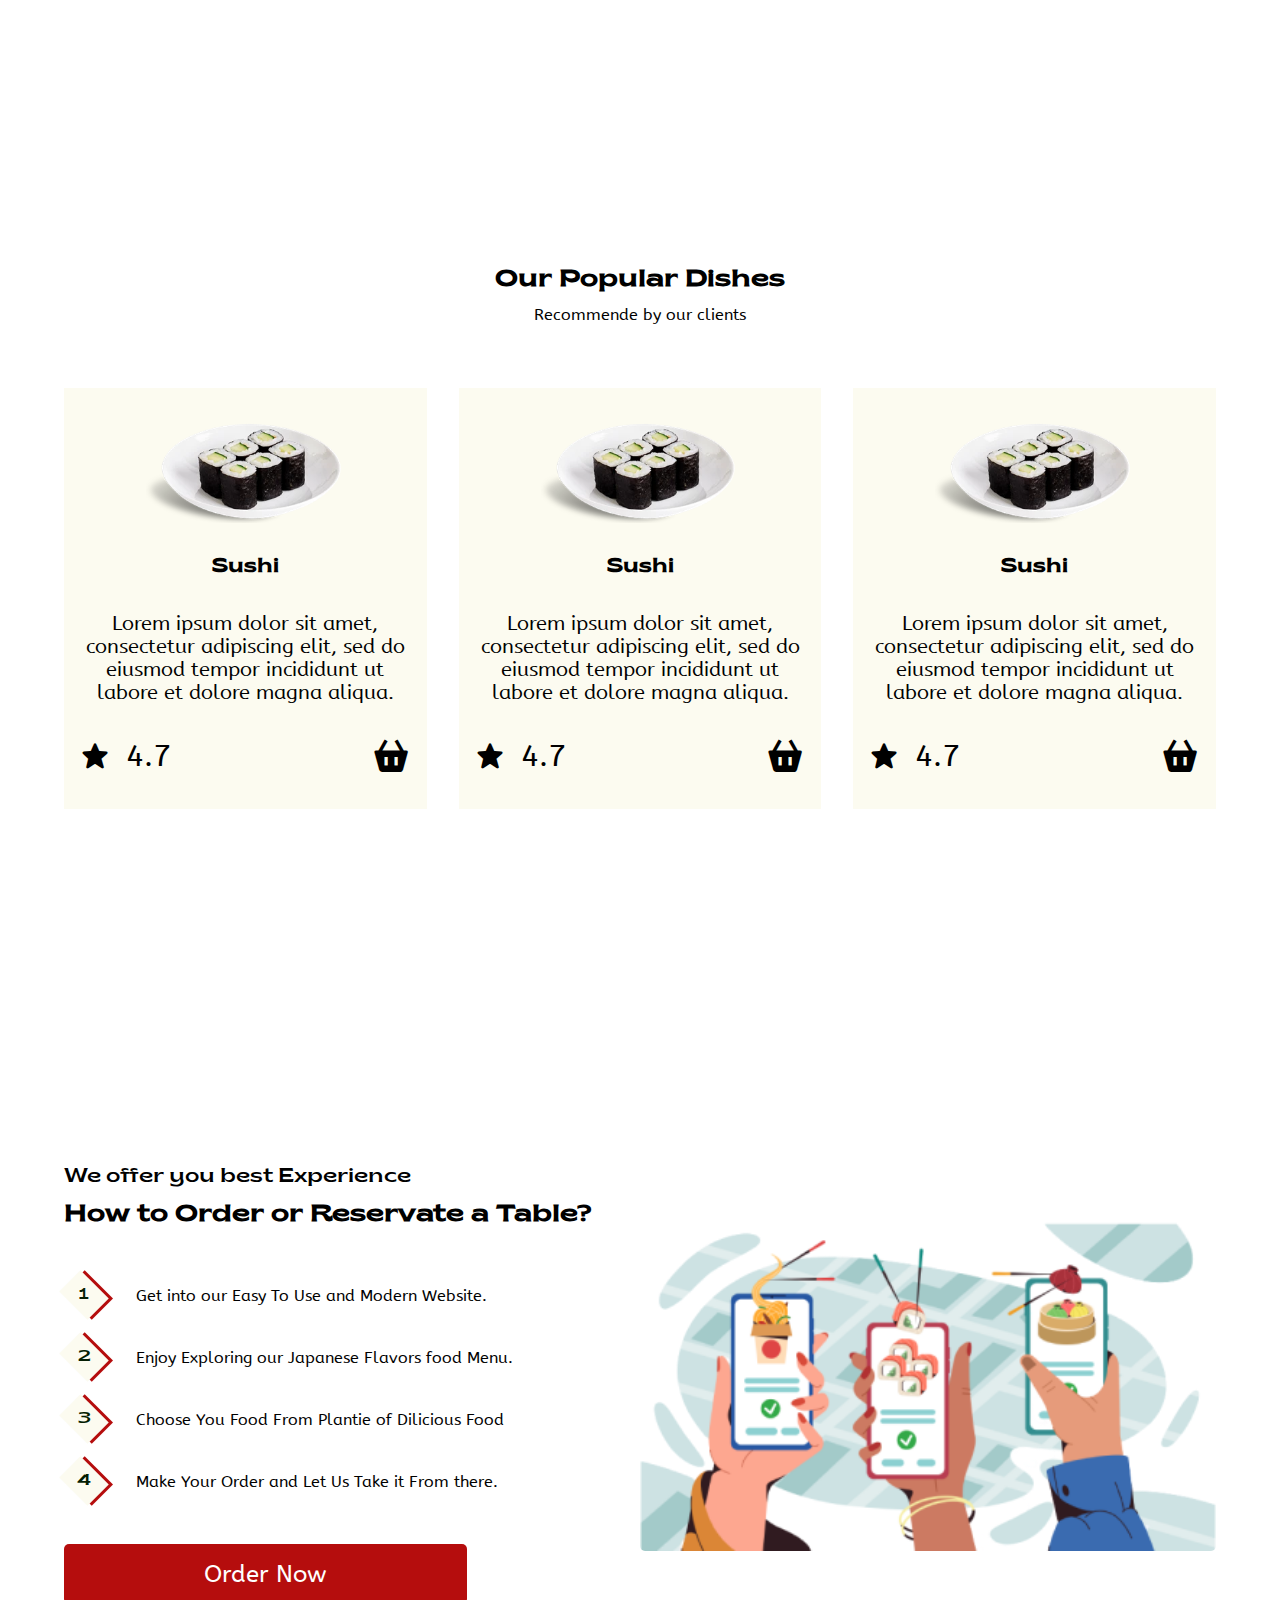
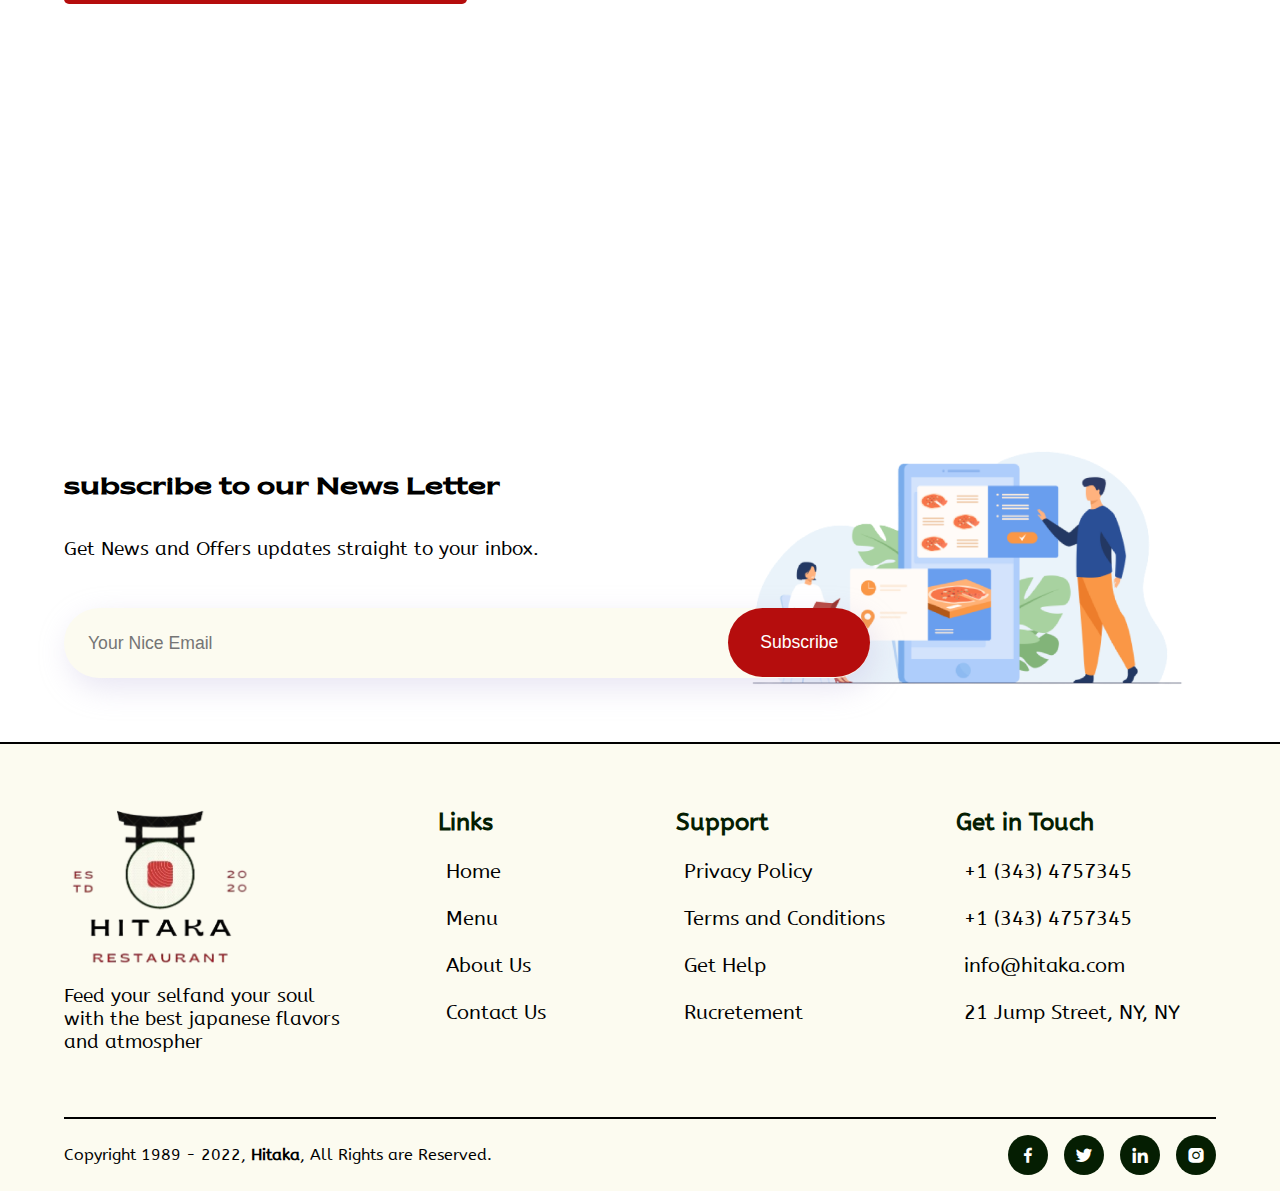
==== commit 5406841a: "Upload Changes" ====
--- a/index.html
+++ b/index.html
@@ -32,7 +32,7 @@
                 <nav class="navigation">
                     <div class="close-menu"><i class="bx bx-x"></i></div>
                     <ul class="nav-links">
-                        <li class="nav-link"><a href="index.html">home</a></li>
+                        <li class="nav-link"><a href="index.html" class="active">home</a></li>
                         <li class="nav-link"><a href="menu.html">menu</a></li>
                         <li class="nav-link"><a href="about.html">about us</a></li>
                         <li class="nav-link"><a href="contact.html">contact us</a></li>
--- a/assets/css/style.css
+++ b/assets/css/style.css
@@ -130,9 +130,46 @@
   font-size: 2rem;
 }
 header .header-wrapper .navigation ul.nav-links li a {
+  position: relative;
   padding: 0.5rem 1.5rem;
   color: #051E02;
   text-transform: capitalize;
+}
+header .header-wrapper .navigation ul.nav-links li a::before {
+  content: "";
+  position: absolute;
+  bottom: -10px;
+  left: 0;
+  height: 4px;
+  width: 50%;
+  background-color: #B50D0D;
+  border-radius: 22px;
+  transform: scaleX(0);
+  transform-origin: right;
+  transition: transform 0.3s;
+}
+header .header-wrapper .navigation ul.nav-links li a:hover {
+  color: #B50D0D;
+}
+header .header-wrapper .navigation ul.nav-links li a:hover::before {
+  transform: scaleX(1);
+  transform-origin: left;
+}
+header .header-wrapper .navigation ul.nav-links li a.active {
+  color: #B50D0D;
+}
+header .header-wrapper .navigation ul.nav-links li a.active::before {
+  content: "";
+  position: absolute;
+  bottom: -10px;
+  left: 50%;
+  height: 5px;
+  width: 5px;
+  background-color: #B50D0D;
+  border-radius: 22px;
+  transform: scaleX(1) translateX(-50%);
+  transform-origin: right;
+  transition: transform 0.3s;
 }
 
 .hero {
@@ -494,12 +531,17 @@
 .our-places-section .our-places-wrapper {
   padding: 4rem 0;
 }
+.our-places-section .our-places-wrapper .map iframe {
+  border-radius: 5px;
+  filter: grayscale(1);
+}
 .our-places-section .our-places-wrapper .places {
   display: grid;
   grid-template-columns: repeat(auto-fit, minmax(200px, auto));
   justify-items: center;
   gap: 3rem;
   text-align: center;
+  margin: 4rem 0;
 }
 .our-places-section .our-places-wrapper .places div > h3 {
   margin-bottom: 1rem;
@@ -883,7 +925,6 @@
     justify-items: start;
     text-align: left;
     justify-content: space-between;
-    margin: 4rem 0;
   }
   .filters .filters-wrapper {
     overflow: scroll;
